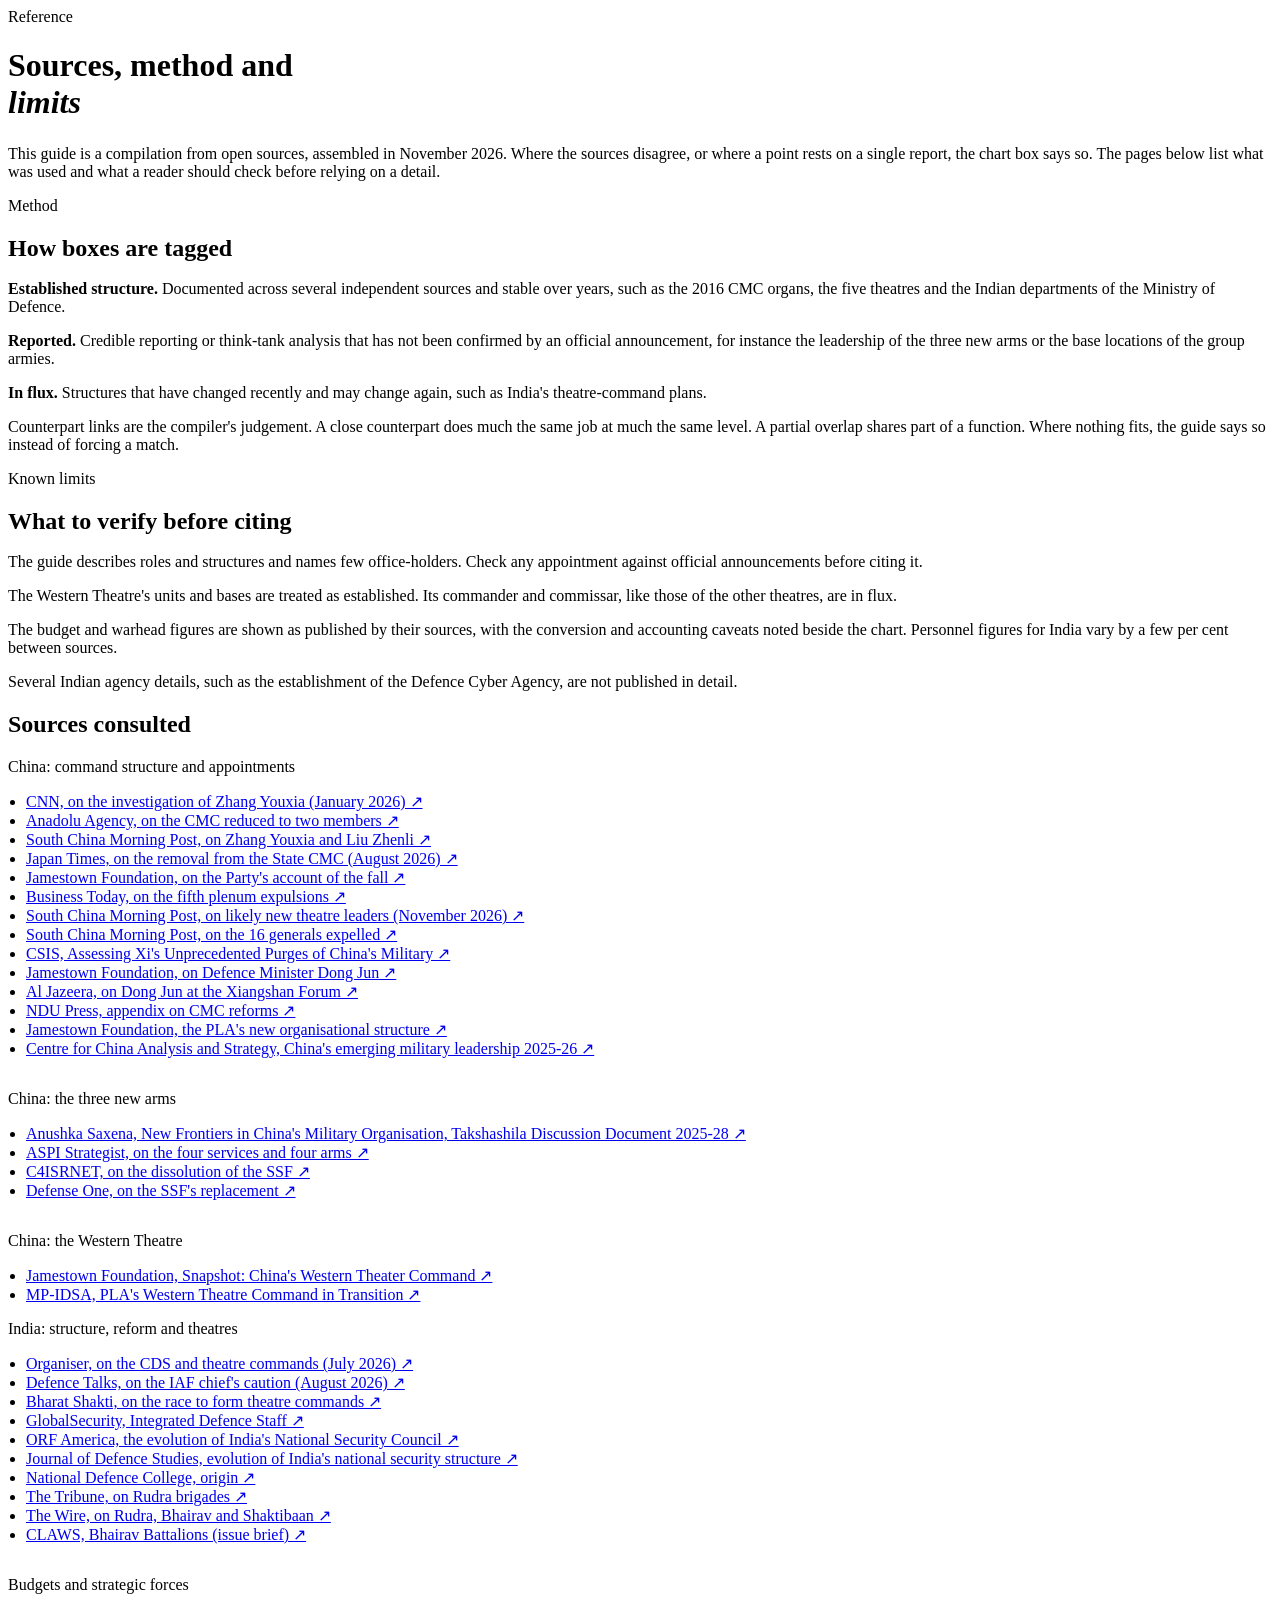
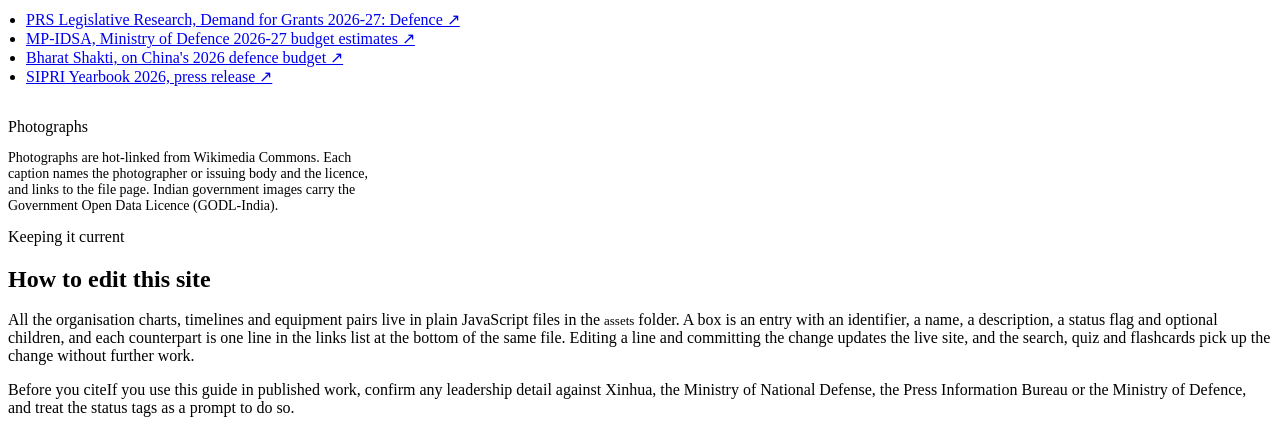
==== sources.html @ 9f40cf08 "Add files via upload" ====
<!doctype html>
<html lang="en-GB">
<head>
<meta charset="utf-8">
<meta name="viewport" content="width=device-width, initial-scale=1">
<title>Sources and Method · Counterparts</title>
<meta name="description" content="Sources, method and limits of this study desk.">
<link rel="preconnect" href="https://fonts.googleapis.com">
<link rel="preconnect" href="https://fonts.gstatic.com" crossorigin>
<link href="https://fonts.googleapis.com/css2?family=Inter:wght@300;400;500;600&family=Roboto+Mono:wght@400&family=Noto+Sans+SC:wght@400&display=swap" rel="stylesheet">
<link rel="stylesheet" href="assets/style.css">
</head>
<body>
<main>
<header class="band"><div class="wrap">
<div class="eyebrow">Reference</div>
<h1 class="h-sec" style="max-width:20ch">Sources, method and <em>limits</em></h1>
<p class="lede" style="margin-top:24px">This guide is a compilation from open sources, assembled in November 2026. Where the sources disagree, or where a point rests on a single report, the chart box says so. The pages below list what was used and what a reader should check before relying on a detail.</p>
</div></header>
<section class="band"><div class="wrap"><div class="split">
<div>
<div class="eyebrow">Method</div>
<h2 class="h-feat" style="margin-bottom:18px">How boxes are tagged</h2>
<div class="prose">
<p><strong>Established structure.</strong> Documented across several independent sources and stable over years, such as the 2016 CMC organs, the five theatres and the Indian departments of the Ministry of Defence.</p>
<p><strong>Reported.</strong> Credible reporting or think-tank analysis that has not been confirmed by an official announcement, for instance the leadership of the three new arms or the base locations of the group armies.</p>
<p><strong>In flux.</strong> Structures that have changed recently and may change again, such as India's theatre-command plans.</p>
<p>Counterpart links are the compiler's judgement. A close counterpart does much the same job at much the same level. A partial overlap shares part of a function. Where nothing fits, the guide says so instead of forcing a match.</p>
</div></div>
<div>
<div class="eyebrow">Known limits</div>
<h2 class="h-feat" style="margin-bottom:18px">What to verify before citing</h2>
<div class="prose">
<p>The guide describes roles and structures and names few office-holders. Check any appointment against official announcements before citing it.</p>
<p>The Western Theatre's units and bases are treated as established. Its commander and commissar, like those of the other theatres, are in flux.</p>
<p>The budget and warhead figures are shown as published by their sources, with the conversion and accounting caveats noted beside the chart. Personnel figures for India vary by a few per cent between sources.</p>
<p>Several Indian agency details, such as the establishment of the Defence Cyber Agency, are not published in detail.</p>
</div></div></div></div></section>

<section class="band deep"><div class="wrap">
<div class="sec-head"><h2 class="h-sec">Sources consulted</h2></div>
<div class="split" style="grid-template-columns:1fr 1fr">
<div><div class="eyebrow">China: command structure and appointments</div><ul class="srcs" style="padding-left:18px"><li><a href="https://www.cnn.com/2026/01/24/china/china-top-general-under-investigation-intl-hnk" target="_blank" rel="noopener">CNN, on the investigation of Zhang Youxia (January 2026) ↗</a></li><li><a href="https://www.aa.com.tr/en/asia-pacific/probe-into-china-s-top-uniformed-soldier-leaves-top-military-body-with-only-2-members/3810996" target="_blank" rel="noopener">Anadolu Agency, on the CMC reduced to two members ↗</a></li><li><a href="https://www.scmp.com/news/china/politics/article/3341098/china-places-top-pla-leaders-zhang-youxia-and-liu-zhenli-under-investigation" target="_blank" rel="noopener">South China Morning Post, on Zhang Youxia and Liu Zhenli ↗</a></li><li><a href="https://www.japantimes.co.jp/news/2026/08/29/asia-pacific/politics/china-top-officers-removed/" target="_blank" rel="noopener">Japan Times, on the removal from the State CMC (August 2026) ↗</a></li><li><a href="https://jamestown.org/party-blames-zhang-youxias-fall-on-disloyalty-factionalism/" target="_blank" rel="noopener">Jamestown Foundation, on the Party's account of the fall ↗</a></li><li><a href="https://www.businesstoday.in/world/story/chinas-communist-party-expels-33-senior-officials-as-xi-jinping-tightens-grip-on-power-564648-2026-10-29" target="_blank" rel="noopener">Business Today, on the fifth plenum expulsions ↗</a></li><li><a href="https://www.scmp.com/news/china/military/article/3373437/chinas-new-pla-theatre-chiefs-identified-anti-corruption-drive-clears-ranks" target="_blank" rel="noopener">South China Morning Post, on likely new theatre leaders (November 2026) ↗</a></li><li><a href="https://www.scmp.com/news/china/military/article/3372704/china-widens-pla-anti-graft-campaign-expelling-corporate-chiefs-16-generals-party" target="_blank" rel="noopener">South China Morning Post, on the 16 generals expelled ↗</a></li><li><a href="https://www.csis.org/analysis/assessing-xis-unprecedented-purges-chinas-military-key-developments-and-potential" target="_blank" rel="noopener">CSIS, Assessing Xi's Unprecedented Purges of China's Military ↗</a></li><li><a href="https://jamestown.org/defense-minister-dong-jun-leading-contender-for-cmc-seat" target="_blank" rel="noopener">Jamestown Foundation, on Defence Minister Dong Jun ↗</a></li><li><a href="https://www.aljazeera.com/news/2026/9/16/chinas-defence-chief-warns-against-coercion-avoids-us-japan-mention" target="_blank" rel="noopener">Al Jazeera, on Dong Jun at the Xiangshan Forum ↗</a></li><li><a href="https://ndupress.ndu.edu/Media/News/News-Article-View/Article/1747327/appendix-central-military-commission-reforms/" target="_blank" rel="noopener">NDU Press, appendix on CMC reforms ↗</a></li><li><a href="https://jamestown.org/the-plas-new-organizational-structure-what-is-known-unknown-and-speculation-part-1/" target="_blank" rel="noopener">Jamestown Foundation, the PLA's new organisational structure ↗</a></li><li><a href="https://ccasindia.org/CCAS-PLA-Bio-2025-26.pdf" target="_blank" rel="noopener">Centre for China Analysis and Strategy, China's emerging military leadership 2025-26 ↗</a></li></ul>
<div class="eyebrow" style="margin-top:32px">China: the three new arms</div><ul class="srcs" style="padding-left:18px"><li><a href="https://takshashila.org.in/content/publications/20251028-china-new-military-forces.html" target="_blank" rel="noopener">Anushka Saxena, New Frontiers in China's Military Organisation, Takshashila Discussion Document 2025-28 ↗</a></li><li><a href="https://www.aspistrategist.org.au/four-services-and-four-arms-lifts-ccp-control-over-information-warfare/" target="_blank" rel="noopener">ASPI Strategist, on the four services and four arms ↗</a></li><li><a href="https://www.c4isrnet.com/global/asia-pacific/2024/04/26/why-china-axed-the-strategic-support-force-and-reshuffled-the-military" target="_blank" rel="noopener">C4ISRNET, on the dissolution of the SSF ↗</a></li><li><a href="https://www.defenseone.com/ideas/2024/04/farewell-chinas-strategic-support-force-lets-meet-its-replacement/396143/" target="_blank" rel="noopener">Defense One, on the SSF's replacement ↗</a></li></ul>
<div class="eyebrow" style="margin-top:32px">China: the Western Theatre</div><ul class="srcs" style="padding-left:18px"><li><a href="https://jamestown.org/program/snapshot-chinas-western-theater-command" target="_blank" rel="noopener">Jamestown Foundation, Snapshot: China's Western Theater Command ↗</a></li><li><a href="https://idsa.in/publisher/issuebrief/plas-western-theatre-command-in-transition" target="_blank" rel="noopener">MP-IDSA, PLA's Western Theatre Command in Transition ↗</a></li></ul></div>
<div><div class="eyebrow">India: structure, reform and theatres</div><ul class="srcs" style="padding-left:18px"><li><a href="https://organiser.org/2026/07/13/369691/bharat/bharats-bold-leap-towards-integrated-theatre-commands-cds-gen-subramani-pushes-historic-military-reform/" target="_blank" rel="noopener">Organiser, on the CDS and theatre commands (July 2026) ↗</a></li><li><a href="https://defencetalks.com/india-theatre-command-debate-iaf-chief-ap-singh/" target="_blank" rel="noopener">Defence Talks, on the IAF chief's caution (August 2026) ↗</a></li><li><a href="https://bharatshakti.in/indian-military-racing-against-time-to-form-theatre-commands/" target="_blank" rel="noopener">Bharat Shakti, on the race to form theatre commands ↗</a></li><li><a href="https://www.globalsecurity.org/military/world/india/ids.htm" target="_blank" rel="noopener">GlobalSecurity, Integrated Defence Staff ↗</a></li><li><a href="https://orfamerica.org/newresearch/the-evolution-and-roles-of-indias-national-security-council" target="_blank" rel="noopener">ORF America, the evolution of India's National Security Council ↗</a></li><li><a href="https://www.idsa.in/system/files/jds/13-3-2019-evolution-of-india-national-security.pdf" target="_blank" rel="noopener">Journal of Defence Studies, evolution of India's national security structure ↗</a></li><li><a href="https://ndc.nic.in/About/about-ndc/ndc-origin" target="_blank" rel="noopener">National Defence College, origin ↗</a></li><li><a href="https://www.tribuneindia.com/news/india/rudra-to-power-up-brigades-for-future-wars" target="_blank" rel="noopener">The Tribune, on Rudra brigades ↗</a></li><li><a href="https://thewire.in/security/rudra-bhairav-shaktibaan-armys-mythology-infused-brigades" target="_blank" rel="noopener">The Wire, on Rudra, Bhairav and Shaktibaan ↗</a></li><li><a href="https://claws.co.in/wp-content/uploads/2026/07/IB-529_Bhairav-Battalions-The-Indian-Armys-Force-Re-Structuring.pdf" target="_blank" rel="noopener">CLAWS, Bhairav Battalions (issue brief) ↗</a></li></ul>
<div class="eyebrow" style="margin-top:32px">Budgets and strategic forces</div><ul class="srcs" style="padding-left:18px"><li><a href="https://prsindia.org/budgets/parliament/demand-for-grants-2026-27-analysis-defence" target="_blank" rel="noopener">PRS Legislative Research, Demand for Grants 2026-27: Defence ↗</a></li><li><a href="https://idsa.in/publisher/issuebrief/ministry-of-defence-2026-27-budget-estimates-an-analysis" target="_blank" rel="noopener">MP-IDSA, Ministry of Defence 2026-27 budget estimates ↗</a></li><li><a href="https://bharatshakti.in/china-raises-defence-budget-by-7-keeps-focus-on-military-modernisation/" target="_blank" rel="noopener">Bharat Shakti, on China's 2026 defence budget ↗</a></li><li><a href="https://www.sipri.org/media/press-release/2026/increasing-focus-nuclear-weapons-amid-heightened-escalation-risks-new-sipri-yearbook-out-now" target="_blank" rel="noopener">SIPRI Yearbook 2026, press release ↗</a></li></ul>
<div class="eyebrow" style="margin-top:32px">Photographs</div>
<p style="color:var(--ink-70);font-size:14px;max-width:52ch">Photographs are hot-linked from Wikimedia Commons. Each caption names the photographer or issuing body and the licence, and links to the file page. Indian government images carry the Government Open Data Licence (GODL-India).</p>
</div></div></div></section>

<section class="band"><div class="wrap"><div class="split"><div>
<div class="eyebrow">Keeping it current</div>
<h2 class="h-feat" style="margin-bottom:18px">How to edit this site</h2>
<div class="prose"><p>All the organisation charts, timelines and equipment pairs live in plain JavaScript files in the <span class="mono" style="font-size:13px">assets</span> folder. A box is an entry with an identifier, a name, a description, a status flag and optional children, and each counterpart is one line in the links list at the bottom of the same file. Editing a line and committing the change updates the live site, and the search, quiz and flashcards pick up the change without further work.</p></div></div>
<div><div class="notice"><span class="meta">Before you cite</span>If you use this guide in published work, confirm any leadership detail against Xinhua, the Ministry of National Defense, the Press Information Bureau or the Ministry of Defence, and treat the status tags as a prompt to do so.</div></div></div></div></section>

</main>
<script src="assets/app.js"></script>

<script>

</script>
</body>
</html>
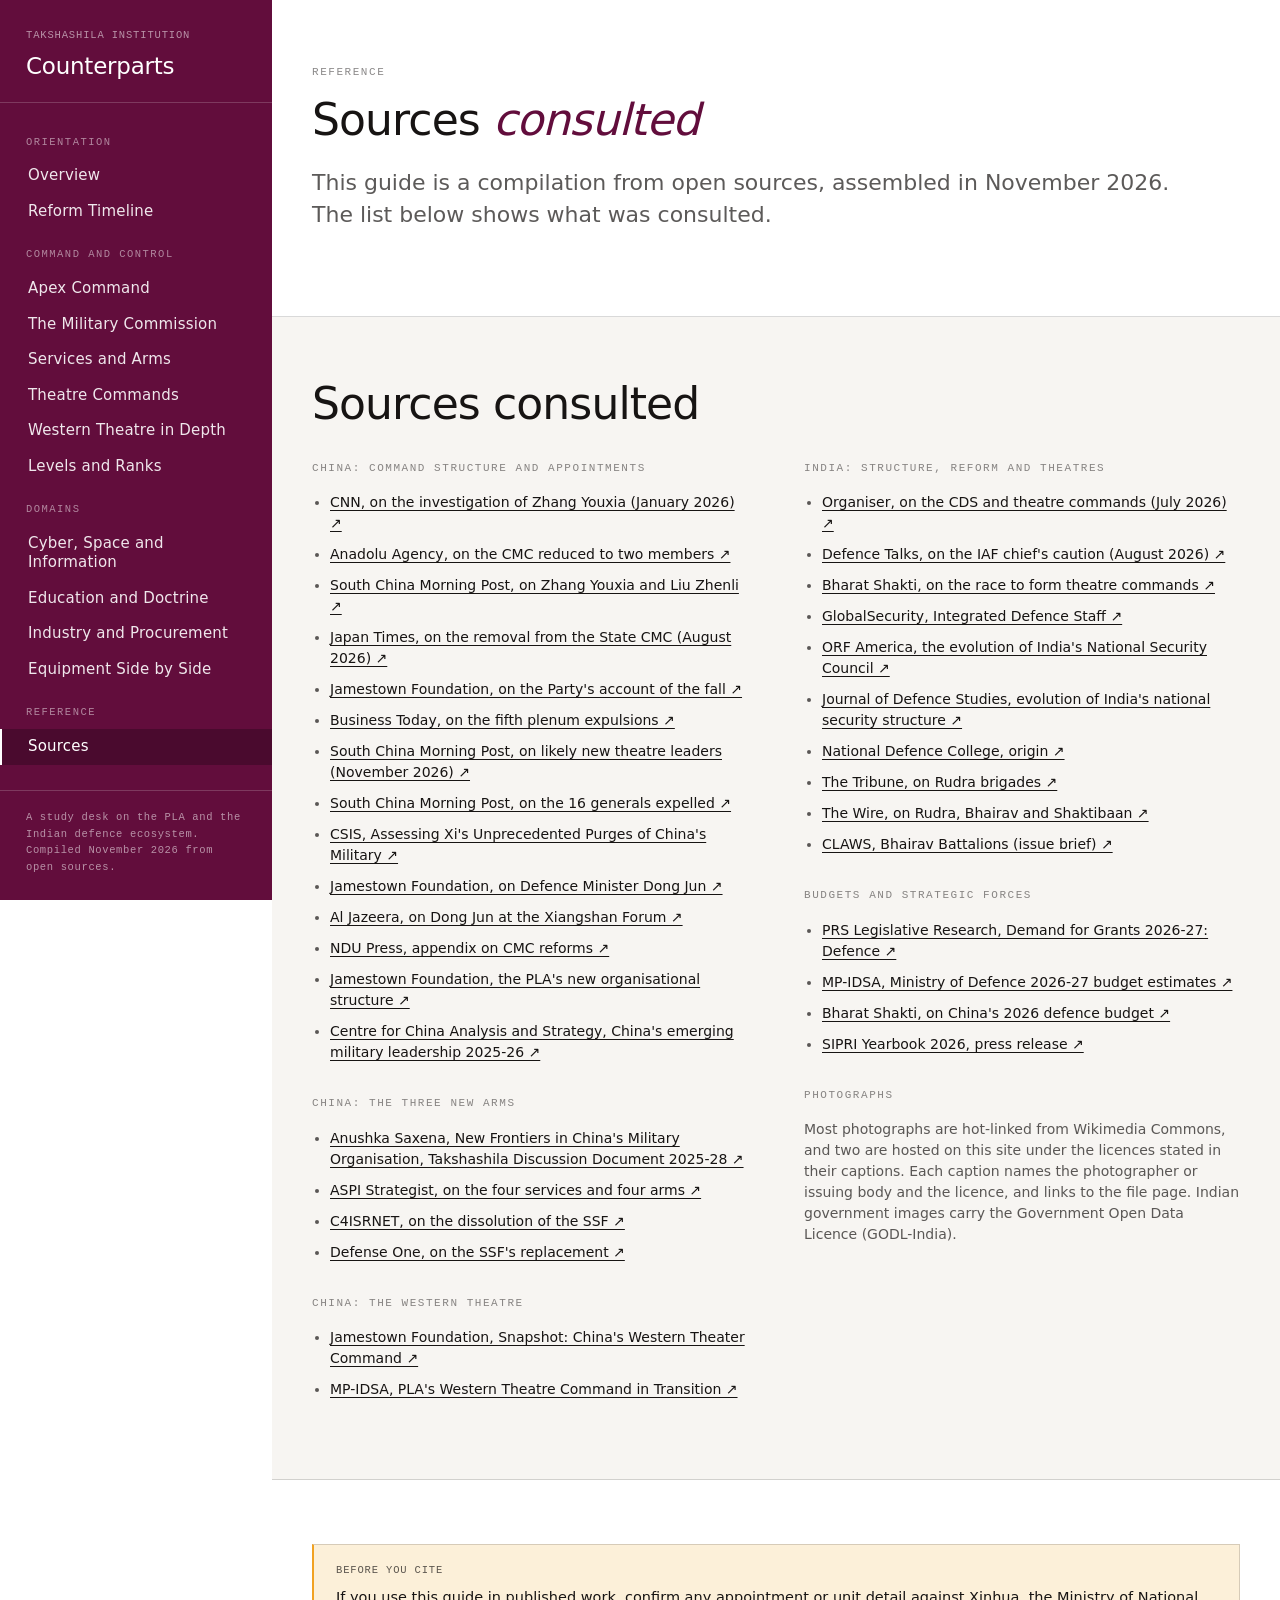
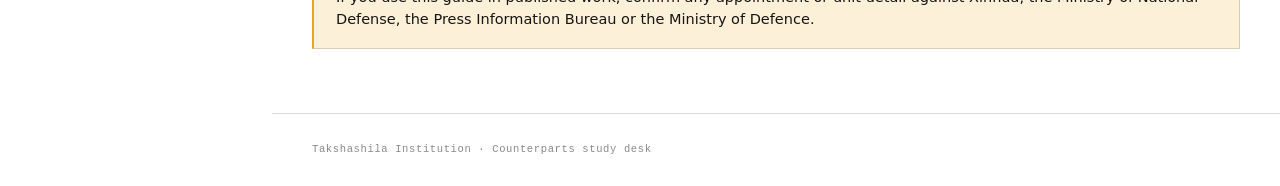
==== commit 9abdbd72: "Add files via upload" ====
--- a/sources.html
+++ b/sources.html
@@ -14,29 +14,9 @@
 <main>
 <header class="band"><div class="wrap">
 <div class="eyebrow">Reference</div>
-<h1 class="h-sec" style="max-width:20ch">Sources, method and <em>limits</em></h1>
-<p class="lede" style="margin-top:24px">This guide is a compilation from open sources, assembled in November 2026. Where the sources disagree, or where a point rests on a single report, the chart box says so. The pages below list what was used and what a reader should check before relying on a detail.</p>
+<h1 class="h-sec" style="max-width:20ch">Sources <em>consulted</em></h1>
+<p class="lede" style="margin-top:24px">This guide is a compilation from open sources, assembled in November 2026. The list below shows what was consulted.</p>
 </div></header>
-<section class="band"><div class="wrap"><div class="split">
-<div>
-<div class="eyebrow">Method</div>
-<h2 class="h-feat" style="margin-bottom:18px">How boxes are tagged</h2>
-<div class="prose">
-<p><strong>Established structure.</strong> Documented across several independent sources and stable over years, such as the 2016 CMC organs, the five theatres and the Indian departments of the Ministry of Defence.</p>
-<p><strong>Reported.</strong> Credible reporting or think-tank analysis that has not been confirmed by an official announcement, for instance the leadership of the three new arms or the base locations of the group armies.</p>
-<p><strong>In flux.</strong> Structures that have changed recently and may change again, such as India's theatre-command plans.</p>
-<p>Counterpart links are the compiler's judgement. A close counterpart does much the same job at much the same level. A partial overlap shares part of a function. Where nothing fits, the guide says so instead of forcing a match.</p>
-</div></div>
-<div>
-<div class="eyebrow">Known limits</div>
-<h2 class="h-feat" style="margin-bottom:18px">What to verify before citing</h2>
-<div class="prose">
-<p>The guide describes roles and structures and names few office-holders. Check any appointment against official announcements before citing it.</p>
-<p>The Western Theatre's units and bases are treated as established. Its commander and commissar, like those of the other theatres, are in flux.</p>
-<p>The budget and warhead figures are shown as published by their sources, with the conversion and accounting caveats noted beside the chart. Personnel figures for India vary by a few per cent between sources.</p>
-<p>Several Indian agency details, such as the establishment of the Defence Cyber Agency, are not published in detail.</p>
-</div></div></div></div></section>
-
 <section class="band deep"><div class="wrap">
 <div class="sec-head"><h2 class="h-sec">Sources consulted</h2></div>
 <div class="split" style="grid-template-columns:1fr 1fr">
@@ -46,14 +26,10 @@
 <div><div class="eyebrow">India: structure, reform and theatres</div><ul class="srcs" style="padding-left:18px"><li><a href="https://organiser.org/2026/07/13/369691/bharat/bharats-bold-leap-towards-integrated-theatre-commands-cds-gen-subramani-pushes-historic-military-reform/" target="_blank" rel="noopener">Organiser, on the CDS and theatre commands (July 2026) ↗</a></li><li><a href="https://defencetalks.com/india-theatre-command-debate-iaf-chief-ap-singh/" target="_blank" rel="noopener">Defence Talks, on the IAF chief's caution (August 2026) ↗</a></li><li><a href="https://bharatshakti.in/indian-military-racing-against-time-to-form-theatre-commands/" target="_blank" rel="noopener">Bharat Shakti, on the race to form theatre commands ↗</a></li><li><a href="https://www.globalsecurity.org/military/world/india/ids.htm" target="_blank" rel="noopener">GlobalSecurity, Integrated Defence Staff ↗</a></li><li><a href="https://orfamerica.org/newresearch/the-evolution-and-roles-of-indias-national-security-council" target="_blank" rel="noopener">ORF America, the evolution of India's National Security Council ↗</a></li><li><a href="https://www.idsa.in/system/files/jds/13-3-2019-evolution-of-india-national-security.pdf" target="_blank" rel="noopener">Journal of Defence Studies, evolution of India's national security structure ↗</a></li><li><a href="https://ndc.nic.in/About/about-ndc/ndc-origin" target="_blank" rel="noopener">National Defence College, origin ↗</a></li><li><a href="https://www.tribuneindia.com/news/india/rudra-to-power-up-brigades-for-future-wars" target="_blank" rel="noopener">The Tribune, on Rudra brigades ↗</a></li><li><a href="https://thewire.in/security/rudra-bhairav-shaktibaan-armys-mythology-infused-brigades" target="_blank" rel="noopener">The Wire, on Rudra, Bhairav and Shaktibaan ↗</a></li><li><a href="https://claws.co.in/wp-content/uploads/2026/07/IB-529_Bhairav-Battalions-The-Indian-Armys-Force-Re-Structuring.pdf" target="_blank" rel="noopener">CLAWS, Bhairav Battalions (issue brief) ↗</a></li></ul>
 <div class="eyebrow" style="margin-top:32px">Budgets and strategic forces</div><ul class="srcs" style="padding-left:18px"><li><a href="https://prsindia.org/budgets/parliament/demand-for-grants-2026-27-analysis-defence" target="_blank" rel="noopener">PRS Legislative Research, Demand for Grants 2026-27: Defence ↗</a></li><li><a href="https://idsa.in/publisher/issuebrief/ministry-of-defence-2026-27-budget-estimates-an-analysis" target="_blank" rel="noopener">MP-IDSA, Ministry of Defence 2026-27 budget estimates ↗</a></li><li><a href="https://bharatshakti.in/china-raises-defence-budget-by-7-keeps-focus-on-military-modernisation/" target="_blank" rel="noopener">Bharat Shakti, on China's 2026 defence budget ↗</a></li><li><a href="https://www.sipri.org/media/press-release/2026/increasing-focus-nuclear-weapons-amid-heightened-escalation-risks-new-sipri-yearbook-out-now" target="_blank" rel="noopener">SIPRI Yearbook 2026, press release ↗</a></li></ul>
 <div class="eyebrow" style="margin-top:32px">Photographs</div>
-<p style="color:var(--ink-70);font-size:14px;max-width:52ch">Photographs are hot-linked from Wikimedia Commons. Each caption names the photographer or issuing body and the licence, and links to the file page. Indian government images carry the Government Open Data Licence (GODL-India).</p>
+<p style="color:var(--ink-70);font-size:14px;max-width:52ch">Most photographs are hot-linked from Wikimedia Commons, and two are hosted on this site under the licences stated in their captions. Each caption names the photographer or issuing body and the licence, and links to the file page. Indian government images carry the Government Open Data Licence (GODL-India).</p>
 </div></div></div></section>
 
-<section class="band"><div class="wrap"><div class="split"><div>
-<div class="eyebrow">Keeping it current</div>
-<h2 class="h-feat" style="margin-bottom:18px">How to edit this site</h2>
-<div class="prose"><p>All the organisation charts, timelines and equipment pairs live in plain JavaScript files in the <span class="mono" style="font-size:13px">assets</span> folder. A box is an entry with an identifier, a name, a description, a status flag and optional children, and each counterpart is one line in the links list at the bottom of the same file. Editing a line and committing the change updates the live site, and the search, quiz and flashcards pick up the change without further work.</p></div></div>
-<div><div class="notice"><span class="meta">Before you cite</span>If you use this guide in published work, confirm any leadership detail against Xinhua, the Ministry of National Defense, the Press Information Bureau or the Ministry of Defence, and treat the status tags as a prompt to do so.</div></div></div></div></section>
+<section class="band"><div class="wrap"><div class="notice"><span class="meta">Before you cite</span>If you use this guide in published work, confirm any appointment or unit detail against Xinhua, the Ministry of National Defense, the Press Information Bureau or the Ministry of Defence.</div></div></section>
 
 </main>
 <script src="assets/app.js"></script>
--- a/assets/style.css
+++ b/assets/style.css
@@ -0,0 +1,383 @@
+/* Counterparts: PLA and Indian defence study desk
+   Visual system follows the Takshashila design language:
+   wine + marigold, warm paper, hairline rules, no radius, no shadow. */
+
+:root {
+  --wine: #620d3c;
+  --wine-dark: #4a0a2e;
+  --wine-soft: #f5e6ec;
+  --gold: #f1a222;
+  --gold-soft: #fcf0d9;
+
+  --paper: #ffffff;
+  --deep: #f7f5f2;
+  --ink: #171413;
+  --ink-70: rgba(23, 20, 19, 0.70);
+  --ink-50: rgba(23, 20, 19, 0.50);
+  --ink-20: rgba(23, 20, 19, 0.16);
+  --ink-10: rgba(23, 20, 19, 0.08);
+
+  --cat-1: #620d3c;
+  --cat-2: #f1a222;
+  --cat-3: #2f6b6b;
+  --cat-4: #b8809f;
+  --positive: #2f6b4a;
+  --negative: #a3282d;
+
+  --sans: Inter, -apple-system, BlinkMacSystemFont, system-ui, "PingFang SC", "Noto Sans SC", "Microsoft YaHei", sans-serif;
+  --mono: "Roboto Mono", ui-monospace, SFMono-Regular, Menlo, monospace;
+
+  --max: 1240px;
+  --pad-x: 40px;
+  --side: 272px;
+  --rule: 1px solid var(--ink-20);
+}
+
+@media (max-width: 960px) { :root { --pad-x: 24px; } }
+@media (max-width: 560px) { :root { --pad-x: 18px; } }
+
+* { box-sizing: border-box; }
+html { scroll-behavior: smooth; }
+body {
+  margin: 0;
+  font-family: var(--sans);
+  font-size: 15px;
+  line-height: 1.5;
+  color: var(--ink);
+  background: var(--paper);
+  font-variant-numeric: tabular-nums lining-nums;
+  -webkit-font-smoothing: antialiased;
+}
+h1, h2, h3, h4 { font-weight: 400; margin: 0; text-wrap: balance; }
+p { margin: 0 0 1em; text-wrap: pretty; }
+a { color: inherit; }
+img { max-width: 100%; display: block; }
+button { font: inherit; color: inherit; cursor: pointer; }
+em.w, h1 em, h2 em, h3 em { font-style: italic; color: var(--wine); }
+:focus-visible { outline: 2px solid var(--wine); outline-offset: 2px; }
+.zh { font-family: "PingFang SC", "Noto Sans SC", "Microsoft YaHei", var(--sans); }
+
+/* ---------- shell ---------- */
+.side {
+  position: fixed; inset: 0 auto 0 0; width: var(--side);
+  background: var(--wine); color: #fff; overflow-y: auto;
+  display: flex; flex-direction: column; z-index: 20;
+}
+.brand { display: block; padding: 28px 26px 22px; text-decoration: none; border-bottom: 1px solid rgba(255,255,255,0.18); }
+.brand .mono { display: block; margin-bottom: 10px; color: rgba(255,255,255,0.55); }
+.brand strong { display: block; font-weight: 400; font-size: 23px; line-height: 1.12; letter-spacing: -0.01em; }
+.menu-btn { display: none; }
+.nav { padding: 14px 0 20px; flex: 1; }
+.nav .grp { font-family: var(--mono); font-size: 10.5px; letter-spacing: 0.14em; text-transform: uppercase; color: rgba(255,255,255,0.5); padding: 18px 26px 8px; }
+.nav a {
+  display: block; padding: 8px 26px; font-family: var(--sans); font-size: 15px; font-weight: 400;
+  line-height: 1.3; letter-spacing: 0.2px; text-transform: none; text-decoration: none;
+  color: rgba(255,255,255,0.9); border-left: 2px solid transparent; transition: background .15s ease;
+}
+.nav a:hover { background: var(--wine-dark); color: #fff; }
+.nav a[aria-current="page"] { background: var(--wine-dark); color: #fff; border-left-color: #fff; }
+.side-foot { padding: 18px 26px 24px; border-top: 1px solid rgba(255,255,255,0.18); font-family: var(--mono); font-size: 10.5px; letter-spacing: 0.06em; color: rgba(255,255,255,0.55); line-height: 1.6; }
+
+main { margin-left: var(--side); min-width: 0; }
+.wrap { max-width: var(--max); margin: 0 auto; }
+.band { padding: 64px var(--pad-x); border-bottom: var(--rule); }
+.band.deep { background: var(--deep); }
+.band.ink { background: var(--ink); color: rgba(255,255,255,0.85); border-bottom-color: rgba(255,255,255,0.18); }
+.band.wine { background: var(--wine); color: rgba(255,255,255,0.85); border-bottom-color: rgba(255,255,255,0.18); }
+.band.tight { padding-top: 40px; padding-bottom: 40px; }
+@media (max-width: 560px) { .band { padding-top: 44px; padding-bottom: 44px; } }
+
+.mono, .eyebrow, .meta { font-family: var(--mono); font-weight: 400; }
+.eyebrow { font-size: 11px; letter-spacing: 0.14em; text-transform: uppercase; color: var(--ink-50); margin-bottom: 16px; }
+.ink .eyebrow, .wine .eyebrow { color: rgba(255,255,255,0.55); }
+.meta { font-size: 10.5px; letter-spacing: 0.08em; text-transform: uppercase; color: var(--ink-50); }
+
+.display { font-size: 72px; line-height: 0.98; letter-spacing: -0.025em; }
+.h-page { font-size: 40px; line-height: 1.2; letter-spacing: -0.02em; }
+.h-sec { font-size: 44px; line-height: 1.05; letter-spacing: -0.02em; }
+.h-feat { font-size: 28px; line-height: 1.15; letter-spacing: -0.01em; font-weight: 500; }
+.h-card { font-size: 21px; line-height: 1.2; letter-spacing: -0.005em; font-weight: 500; }
+.lede { font-size: 22px; font-weight: 300; line-height: 1.45; color: var(--ink-70); max-width: 62ch; }
+.ink .lede, .wine .lede { color: rgba(255,255,255,0.85); }
+@media (max-width: 960px) { .display { font-size: 48px; } }
+@media (max-width: 560px) { .display { font-size: 44px; } .h-sec { font-size: 32px; } .lede { font-size: 18px; } .h-page { font-size: 32px; } }
+
+.prose { max-width: 68ch; color: var(--ink-70); }
+.prose p { margin-bottom: 1.1em; }
+.prose strong { color: var(--ink); font-weight: 500; }
+.sec-head { display: flex; justify-content: space-between; align-items: baseline; gap: 24px; margin-bottom: 32px; flex-wrap: wrap; }
+.sec-head .sub { max-width: 60ch; color: var(--ink-70); margin-top: 14px; }
+.link-cta { font-family: var(--mono); font-size: 12px; letter-spacing: 0.1em; text-transform: uppercase; text-decoration: none; border-bottom: 1px solid currentColor; padding-bottom: 2px; }
+.link-cta:hover { color: var(--wine); }
+
+/* ---------- grids ---------- */
+.split { display: grid; grid-template-columns: 7fr 5fr; gap: 56px; align-items: start; }
+.split.rev { grid-template-columns: 5fr 7fr; }
+@media (max-width: 960px) { .split, .split.rev { grid-template-columns: 1fr; gap: 32px; } }
+
+.rgrid { display: grid; border-top: var(--rule); border-left: var(--rule); }
+.rgrid > * { border-right: var(--rule); border-bottom: var(--rule); padding: 28px 30px; background: var(--paper); transition: background .15s ease; }
+.rgrid.c2 { grid-template-columns: repeat(2, 1fr); }
+.rgrid.c3 { grid-template-columns: repeat(3, 1fr); }
+.rgrid.c4 { grid-template-columns: repeat(4, 1fr); }
+a.cell, button.cell { text-decoration: none; text-align: left; display: block; border-top: 0; border-left: 0; }
+.rgrid > a:hover, .rgrid > button:hover, .card:hover { background: var(--deep); }
+@media (max-width: 960px) { .rgrid.c4 { grid-template-columns: repeat(2, 1fr); } .rgrid.c3 { grid-template-columns: repeat(2, 1fr); } }
+@media (max-width: 560px) { .rgrid.c4, .rgrid.c3, .rgrid.c2 { grid-template-columns: 1fr; } .rgrid > * { padding: 22px 20px; } }
+
+.cards { display: grid; gap: 20px; grid-template-columns: repeat(auto-fill, minmax(290px, 1fr)); }
+.card { border: var(--rule); background: var(--paper); padding: 28px 30px; transition: background .15s ease; display: block; text-decoration: none; text-align: left; }
+.card .meta { margin-bottom: 14px; display: block; }
+.card p { color: var(--ink-70); font-size: 14.5px; line-height: 1.6; margin: 10px 0 0; }
+.card .foot { margin-top: 18px; padding-top: 12px; border-top: var(--rule); font-family: var(--mono); font-size: 10.5px; letter-spacing: 0.08em; text-transform: uppercase; color: var(--ink-50); display: flex; justify-content: space-between; gap: 12px; }
+@media (max-width: 560px) { .card { padding: 22px 20px; } }
+
+.kpi .fig { font-size: 44px; line-height: 1; letter-spacing: -0.02em; font-weight: 400; }
+.kpi .lab { font-family: var(--mono); font-size: 11px; letter-spacing: 0.08em; text-transform: uppercase; color: var(--ink-50); margin-top: 12px; }
+.kpi .vs { font-size: 14px; color: var(--ink-70); margin-top: 6px; }
+.ink .kpi .fig, .wine .kpi .fig { color: var(--gold); }
+
+/* ---------- tags, buttons, tables ---------- */
+.tag { display: inline-block; font-family: var(--mono); font-size: 10px; letter-spacing: 0.1em; text-transform: uppercase; padding: 4px 10px; border: var(--rule); background: transparent; color: var(--ink); }
+.tag.wine { background: var(--wine); color: #fff; border-color: var(--wine); }
+.tag.gold { background: var(--gold); color: var(--ink); border-color: var(--gold); font-weight: 600; }
+.btn { font-family: var(--mono); font-size: 12px; letter-spacing: 0.1em; text-transform: uppercase; padding: 14px 28px; border: none; background: var(--wine); color: #fff; cursor: pointer; text-decoration: none; display: inline-block; }
+.btn:hover { background: var(--wine-dark); }
+.btn.ghost { background: transparent; color: var(--ink); border: var(--rule); }
+.btn.ghost:hover { background: var(--deep); }
+.btn.sm { padding: 9px 16px; font-size: 11px; }
+.btn.gold { background: var(--gold); color: var(--ink); font-weight: 600; }
+.btn[aria-pressed="true"], .btn.on { background: var(--wine); color: #fff; border-color: var(--wine); }
+
+.rows { border-top: 2px solid var(--ink); }
+.rows > * { display: grid; grid-template-columns: 1fr auto; gap: 20px; align-items: baseline; padding: 14px 0; border-bottom: var(--rule); }
+
+.deftable { display: grid; grid-template-columns: 150px 1fr; gap: 10px 20px; margin: 0; }
+.deftable dt { font-family: var(--mono); font-size: 10.5px; letter-spacing: 0.08em; text-transform: uppercase; color: var(--ink-50); padding-top: 3px; }
+.deftable dd { margin: 0; }
+
+table.data { border-collapse: collapse; width: 100%; font-variant-numeric: tabular-nums; }
+table.data th { font-family: var(--mono); font-size: 10.5px; text-transform: uppercase; letter-spacing: 0.08em; color: var(--ink-50); font-weight: 400; text-align: left; border-bottom: var(--rule); padding: 10px 14px 10px 0; }
+table.data td { font-size: 14px; border-bottom: var(--rule); padding: 12px 14px 12px 0; vertical-align: top; }
+table.data td.num, table.data th.num { text-align: right; }
+.scroll-x { overflow-x: auto; }
+
+.aside { border-left: 2px solid var(--wine); padding: 4px 0 4px 28px; color: var(--ink-70); max-width: 64ch; }
+.aside strong { color: var(--ink); font-weight: 500; }
+.notice { border: var(--rule); border-left: 2px solid var(--gold); background: var(--gold-soft); padding: 18px 22px; font-size: 14.5px; color: var(--ink); }
+.notice .meta { display: block; margin-bottom: 8px; color: var(--ink-70); }
+
+.stripe { background: repeating-linear-gradient(135deg, rgba(23,20,19,0.04) 0 8px, rgba(23,20,19,0.09) 8px 16px); position: relative; min-height: 180px; }
+.stripe::after { content: attr(data-cap); position: absolute; left: 12px; bottom: 10px; font-family: var(--mono); font-size: 10.5px; letter-spacing: 0.08em; text-transform: uppercase; color: var(--ink-50); }
+
+/* ---------- figures / photos ---------- */
+.photo { margin: 0; position: relative; }
+.photo .frame { aspect-ratio: 3 / 2; overflow: hidden; background: var(--deep); position: relative; cursor: zoom-in; }
+.photo img { width: 100%; height: 100%; object-fit: cover; }
+.photo figcaption { font-family: var(--mono); font-size: 10px; letter-spacing: 0.06em; color: var(--ink-50); padding-top: 8px; line-height: 1.5; }
+.photo figcaption a { text-decoration: underline; }
+.photo.wide .frame { aspect-ratio: 16 / 9; }
+.photo.tall .frame { aspect-ratio: 4 / 5; }
+dialog.lb { border: 1px solid var(--ink-20); padding: 0; max-width: min(1100px, 94vw); background: var(--paper); }
+dialog.lb::backdrop { background: rgba(23,20,19,0.72); }
+dialog.lb img { max-height: 78vh; width: auto; margin: 0 auto; }
+dialog.lb .cap { padding: 14px 20px; font-family: var(--mono); font-size: 11px; color: var(--ink-70); display: flex; justify-content: space-between; gap: 16px; align-items: center; }
+
+/* ---------- carousel ---------- */
+.carousel { border: var(--rule); background: var(--paper); }
+.car-view { overflow: hidden; }
+.car-track { display: flex; transition: transform .35s ease; }
+.car-slide { flex: 0 0 100%; display: grid; grid-template-columns: 5fr 7fr; min-height: 380px; }
+.car-slide .txt { padding: 40px 44px; display: flex; flex-direction: column; justify-content: center; border-right: var(--rule); }
+.car-slide .txt h3 { font-size: 30px; line-height: 1.12; letter-spacing: -0.01em; font-weight: 500; margin-bottom: 14px; }
+.car-slide .txt p { color: var(--ink-70); }
+.car-slide .pic { position: relative; background: var(--deep); min-height: 260px; }
+.car-slide .pic img { position: absolute; inset: 0; width: 100%; height: 100%; object-fit: cover; }
+.car-slide .pic .cap { position: absolute; left: 0; bottom: 0; right: 0; padding: 8px 12px; font-family: var(--mono); font-size: 10px; letter-spacing: 0.05em; color: #fff; background: rgba(23,20,19,0.62); }
+.car-slide .pic .cap a { color: #fff; }
+.car-ctl { display: flex; justify-content: space-between; align-items: center; border-top: var(--rule); padding: 0 0 0 20px; }
+.car-dots { display: flex; gap: 8px; }
+.car-dots button { width: 22px; height: 6px; border: 0; padding: 0; background: var(--ink-20); }
+.car-dots button[aria-current="true"] { background: var(--wine); }
+.car-ctl .arrows { display: flex; }
+.car-ctl .arrows button { width: 56px; height: 52px; border: 0; border-left: var(--rule); background: transparent; font-family: var(--mono); font-size: 16px; }
+.car-ctl .arrows button:hover { background: var(--deep); }
+@media (max-width: 800px) { .car-slide { grid-template-columns: 1fr; } .car-slide .txt { border-right: 0; border-bottom: var(--rule); padding: 28px 22px; } .car-slide .pic { min-height: 220px; } }
+
+/* ---------- tabs ---------- */
+.tabs-bar { display: flex; flex-wrap: wrap; border-bottom: var(--rule); gap: 0; margin-bottom: 28px; }
+.tabs-bar button { background: transparent; border: 0; border-bottom: 2px solid transparent; padding: 12px 20px 12px 0; margin-right: 20px; font-size: 15px; color: var(--ink-70); margin-bottom: -1px; }
+.tabs-bar button[aria-selected="true"] { color: var(--ink); border-bottom-color: var(--wine); }
+.tabs-bar button:hover { color: var(--wine); }
+
+/* ---------- paired tree ---------- */
+.pt-tools { display: flex; flex-wrap: wrap; gap: 12px; align-items: center; margin-bottom: 20px; }
+.pt-tools input[type="search"] { font-family: var(--sans); font-size: 14px; padding: 10px 14px; border: var(--rule); background: var(--paper); min-width: 260px; flex: 1 1 260px; max-width: 420px; border-radius: 0; }
+.pt-legend { display: flex; gap: 20px; flex-wrap: wrap; font-family: var(--mono); font-size: 10.5px; letter-spacing: 0.06em; text-transform: uppercase; color: var(--ink-50); margin-left: auto; }
+.pt-cols { display: grid; grid-template-columns: 1fr 1fr; border: var(--rule); }
+.pt-col { min-width: 0; }
+.pt-col + .pt-col { border-left: var(--rule); }
+.pt-head { padding: 18px 22px 14px; border-bottom: 2px solid var(--ink); position: sticky; top: 0; background: var(--paper); z-index: 2; }
+.pt-head h3 { font-size: 20px; font-weight: 500; letter-spacing: -0.005em; }
+.pt-head .meta { display: block; margin-top: 4px; }
+.pt-scroll { max-height: 640px; overflow: auto; padding: 8px 0 16px; }
+.pt ul { list-style: none; margin: 0; padding: 0; }
+.pt ul ul { margin-left: 19px; border-left: 1px solid var(--ink-20); }
+.pt li[hidden] { display: none; }
+.pt .row { display: flex; align-items: stretch; }
+.pt .tg { width: 28px; flex: 0 0 28px; align-self: flex-start; padding: 8px 0; border: 0; background: transparent; font-family: var(--mono); font-size: 13px; color: var(--ink-50); }
+.pt .tg:hover { color: var(--wine); }
+.pt .tg.empty { visibility: hidden; }
+.pt .nd { flex: 1; min-width: 0; display: grid; grid-template-columns: auto 1fr auto; gap: 10px; align-items: baseline; text-align: left; padding: 8px 14px 8px 4px; border: 0; border-left: 2px solid transparent; background: transparent; transition: background .15s ease; }
+.pt .nd:hover { background: var(--deep); }
+.pt .nd .code { font-family: var(--mono); font-size: 10.5px; letter-spacing: 0.06em; color: var(--wine); white-space: nowrap; }
+.pt .nd .nm { font-size: 14px; line-height: 1.3; }
+.pt .nd .nm .zh { display: block; font-size: 12px; color: var(--ink-50); margin-top: 1px; }
+.pt .nd .mk { font-family: var(--mono); font-size: 12px; color: var(--wine); min-width: 14px; text-align: right; }
+.pt .nd.sel { background: var(--wine-soft); border-left-color: var(--wine); }
+.pt .nd.cp { background: var(--gold-soft); border-left-color: var(--gold); }
+.pt .nd.sel:hover, .pt .nd.cp:hover { filter: brightness(0.98); }
+.pt-detail { margin-top: 28px; border-top: 2px solid var(--ink); display: grid; grid-template-columns: 7fr 5fr; gap: 0; }
+.pt-detail > div { padding: 28px 32px 28px 0; min-width: 0; }
+.pt-detail > div + div { padding: 28px 0 28px 32px; border-left: var(--rule); }
+.pt-detail h3 { font-size: 28px; line-height: 1.12; letter-spacing: -0.01em; font-weight: 500; margin: 6px 0 4px; }
+.pt-detail .zhline { color: var(--ink-50); font-size: 15px; margin-bottom: 16px; }
+.pt-detail .desc { color: var(--ink-70); max-width: 62ch; }
+.pt-detail .chips { display: flex; flex-wrap: wrap; gap: 8px; margin-top: 16px; }
+.pt-detail .chips button { font-family: var(--sans); font-size: 12.5px; padding: 5px 10px; border: var(--rule); background: transparent; }
+.pt-detail .chips button:hover { background: var(--deep); }
+.cpcard { border: var(--rule); padding: 16px 18px; margin-top: 12px; background: var(--paper); text-align: left; width: 100%; display: block; transition: background .15s ease; }
+.cpcard:hover { background: var(--deep); }
+.cpcard .meta { display: block; margin-bottom: 6px; }
+.cpcard .t { font-weight: 500; font-size: 16px; }
+.cpcard p { margin: 8px 0 0; font-size: 13.5px; color: var(--ink-70); line-height: 1.55; }
+.none-card { border: 1px dashed var(--ink-20); padding: 16px 18px; margin-top: 12px; color: var(--ink-70); font-size: 14px; }
+@media (max-width: 960px) {
+  .pt-cols { grid-template-columns: 1fr; }
+  .pt-col + .pt-col { border-left: 0; border-top: var(--rule); }
+  .pt-detail { grid-template-columns: 1fr; }
+  .pt-detail > div, .pt-detail > div + div { padding: 24px 0; border-left: 0; }
+  .pt-detail > div + div { border-top: var(--rule); }
+  .pt-scroll { max-height: 460px; }
+  .pt-legend { margin-left: 0; }
+}
+
+/* ---------- charts ---------- */
+.chart { margin: 0; }
+.chart .ctitle { font-size: 20px; font-weight: 500; margin-bottom: 4px; }
+.bars { margin-top: 26px; position: relative; }
+.bar-row { display: grid; grid-template-columns: 70px 1fr; gap: 14px; align-items: center; margin-bottom: 14px; }
+.bar-row .lab { font-family: var(--mono); font-size: 11px; letter-spacing: 0.08em; text-transform: uppercase; color: var(--ink-50); }
+.bar-track { position: relative; height: 38px; border-left: 1px solid var(--ink-20); background: linear-gradient(to right, transparent calc(25% - 1px), var(--ink-10) calc(25% - 1px), var(--ink-10) 25%, transparent 25%, transparent calc(50% - 1px), var(--ink-10) calc(50% - 1px), var(--ink-10) 50%, transparent 50%, transparent calc(75% - 1px), var(--ink-10) calc(75% - 1px), var(--ink-10) 75%, transparent 75%); }
+.bar { height: 100%; width: 0; transition: width .6s ease; display: flex; align-items: center; justify-content: flex-end; }
+.bar.cn { background: var(--cat-1); }
+.bar.in { background: var(--cat-2); }
+.bar-val { position: absolute; top: 50%; transform: translateY(-50%); font-size: 15px; font-weight: 500; padding-left: 10px; white-space: nowrap; }
+.chart .csrc { font-family: var(--mono); font-size: 10px; letter-spacing: 0.04em; color: var(--ink-50); margin-top: 18px; line-height: 1.6; }
+.chart .cnote { margin-top: 16px; padding-left: 18px; border-left: 2px solid var(--wine); color: var(--ink-70); font-size: 14px; max-width: 60ch; }
+
+/* ---------- ladder ---------- */
+.ladder { border: var(--rule); }
+.lad-head, .lad-row { display: grid; grid-template-columns: 0.55fr 1fr 1fr; }
+.lad-head > div { padding: 12px 20px; border-bottom: 2px solid var(--ink); font-family: var(--mono); font-size: 10.5px; letter-spacing: 0.08em; text-transform: uppercase; color: var(--ink-50); }
+.lad-row { width: 100%; text-align: left; border: 0; border-bottom: var(--rule); background: var(--paper); padding: 0; transition: background .15s ease; }
+.lad-row:last-child { border-bottom: 0; }
+.lad-row:hover { background: var(--deep); }
+.lad-row[aria-pressed="true"] { background: var(--wine-soft); border-left: 2px solid var(--wine); }
+.lad-row > div { padding: 16px 20px; border-left: var(--rule); }
+.lad-row > div:first-child { border-left: 0; }
+.lad-row .lv { font-family: var(--mono); font-size: 11px; letter-spacing: 0.08em; text-transform: uppercase; color: var(--wine); }
+.lad-row .t { font-weight: 500; font-size: 15px; }
+.lad-row .s { font-size: 13px; color: var(--ink-70); margin-top: 2px; }
+.lad-detail { margin-top: 28px; border-top: 2px solid var(--ink); display: grid; grid-template-columns: 1fr 1fr; }
+.lad-detail > div { padding: 26px 32px 26px 0; }
+.lad-detail > div + div { padding: 26px 0 26px 32px; border-left: var(--rule); }
+@media (max-width: 800px) { .lad-head { display: none; } .lad-row { grid-template-columns: 1fr; } .lad-row > div { border-left: 0; padding: 10px 18px; } .lad-detail { grid-template-columns: 1fr; } .lad-detail > div, .lad-detail > div + div { padding: 20px 0; border-left: 0; } }
+select.sel { font-family: var(--sans); font-size: 14px; padding: 10px 14px; border: var(--rule); background: var(--paper); border-radius: 0; min-width: 220px; }
+
+/* ---------- timeline ---------- */
+.tl { position: relative; border-top: 2px solid var(--ink); }
+.tl-item { display: grid; grid-template-columns: 110px 1fr 1fr; gap: 0; border-bottom: var(--rule); }
+.tl-item > div { padding: 18px 22px; }
+.tl-item .yr { font-family: var(--mono); font-size: 12px; letter-spacing: 0.06em; color: var(--wine); padding-left: 0; }
+.tl-item .cn, .tl-item .in { border-left: var(--rule); }
+.tl-item .empty { color: var(--ink-20); }
+.tl-item h4 { font-size: 16px; font-weight: 500; margin-bottom: 4px; }
+.tl-item p { margin: 0; font-size: 13.5px; color: var(--ink-70); line-height: 1.55; }
+.tl-item.hide-cn .cn > *, .tl-item.hide-in .in > * { display: none; }
+.tl-item.dim { display: none; }
+.tl-cols { display: grid; grid-template-columns: 110px 1fr 1fr; }
+.tl-cols > div { padding: 10px 22px; font-family: var(--mono); font-size: 10.5px; letter-spacing: 0.08em; text-transform: uppercase; color: var(--ink-50); }
+.tl-cols > div:first-child { padding-left: 0; }
+@media (max-width: 800px) { .tl-item, .tl-cols { grid-template-columns: 74px 1fr; } .tl-item .in { grid-column: 2; border-left: 0; padding-top: 0; } .tl-item .cn { border-left: 0; } .tl-cols { display: none; } }
+.pill-row { display: flex; gap: 8px; flex-wrap: wrap; }
+
+/* ---------- cartogram ---------- */
+.carto { display: grid; grid-template-columns: repeat(6, 1fr); grid-template-rows: repeat(5, 74px); gap: 0; border: var(--rule); background: var(--paper); }
+.carto button { border: 0; border-right: var(--rule); border-bottom: var(--rule); background: var(--paper); text-align: left; padding: 12px 14px; transition: background .15s ease; position: relative; }
+.carto button:hover { background: var(--deep); }
+.carto button[aria-pressed="true"] { background: var(--wine); color: #fff; }
+.carto button .meta { color: inherit; opacity: .6; display: block; }
+.carto button b { font-weight: 500; font-size: 15px; display: block; margin-top: 2px; }
+.carto .ghostcell { background: repeating-linear-gradient(135deg, rgba(23,20,19,0.03) 0 8px, rgba(23,20,19,0.07) 8px 16px); border-right: var(--rule); border-bottom: var(--rule); }
+@media (max-width: 560px) { .carto { grid-template-rows: repeat(5, 84px); } .carto button { padding: 8px 8px; } .carto button b { font-size: 13px; } }
+
+/* ---------- study tools ---------- */
+.flash { border: var(--rule); min-height: 280px; display: grid; }
+.flash button.face { border: 0; background: var(--paper); padding: 40px 44px; text-align: left; display: flex; flex-direction: column; justify-content: center; gap: 12px; min-height: 280px; }
+.flash button.face:hover { background: var(--deep); }
+.flash .q { font-size: 32px; line-height: 1.12; letter-spacing: -0.015em; }
+.flash .a { font-size: 17px; color: var(--ink-70); max-width: 60ch; }
+.flash-ctl { display: flex; gap: 10px; align-items: center; margin-top: 16px; flex-wrap: wrap; }
+.quiz-opt { display: block; width: 100%; text-align: left; border: var(--rule); background: var(--paper); padding: 14px 18px; margin-bottom: -1px; transition: background .15s ease; font-size: 15px; }
+.quiz-opt:hover { background: var(--deep); }
+.quiz-opt.right { background: var(--wine-soft); border-color: var(--wine); }
+.quiz-opt.wrong { background: var(--paper); border-color: var(--negative); text-decoration: line-through; color: var(--ink-50); }
+.glos-item { display: grid; grid-template-columns: 1.2fr 1fr 2fr; gap: 20px; padding: 14px 0; border-bottom: var(--rule); align-items: baseline; }
+.glos-item .z { font-size: 18px; }
+.glos-item .py { font-family: var(--mono); font-size: 11px; letter-spacing: 0.04em; color: var(--ink-50); }
+.glos-item .d { font-size: 14px; color: var(--ink-70); }
+@media (max-width: 800px) { .glos-item { grid-template-columns: 1fr; gap: 4px; } }
+input.search { font-family: var(--sans); font-size: 14px; padding: 12px 14px; border: var(--rule); background: var(--paper); width: 100%; max-width: 480px; border-radius: 0; }
+
+/* ---------- equipment ---------- */
+.eq { display: grid; grid-template-columns: 1fr 1fr; border: var(--rule); margin-bottom: 28px; }
+.eq > div { padding: 24px 28px; min-width: 0; }
+.eq > div + div { border-left: var(--rule); }
+.eq .side-h { font-family: var(--mono); font-size: 10.5px; letter-spacing: 0.1em; text-transform: uppercase; color: var(--wine); margin-bottom: 12px; display: block; }
+.eq h4 { font-size: 21px; font-weight: 500; letter-spacing: -0.005em; margin: 14px 0 6px; }
+.eq .facts { margin: 14px 0 0; }
+.eq .deftable { grid-template-columns: 104px 1fr; gap: 10px 16px; font-size: 14px; }
+.eq-note { grid-column: 1 / -1; border-top: var(--rule); background: var(--deep); padding: 16px 28px !important; font-size: 14px; color: var(--ink-70); }
+.eq-note strong { color: var(--ink); font-weight: 500; }
+@media (max-width: 800px) { .eq { grid-template-columns: 1fr; } .eq > div + div { border-left: 0; border-top: var(--rule); } .eq > div { padding: 20px 18px; } }
+
+.srcs li { margin-bottom: 10px; color: var(--ink-70); font-size: 14px; }
+.srcs a { color: var(--ink); text-underline-offset: 3px; }
+.srcs a:hover { color: var(--wine); }
+
+footer.page-foot { padding: 28px var(--pad-x); font-family: var(--mono); font-size: 10.5px; letter-spacing: 0.06em; color: var(--ink-50); display: flex; justify-content: space-between; gap: 20px; flex-wrap: wrap; }
+
+/* ---------- mobile shell ---------- */
+@media (max-width: 960px) {
+  .side { position: sticky; top: 0; inset: auto; width: 100%; height: auto; overflow: visible; flex-direction: column; }
+  .brand { display: flex; align-items: center; justify-content: space-between; padding: 14px var(--pad-x); border-bottom: 0; }
+  .brand .mono { display: none; }
+  .brand strong { font-size: 18px; }
+  .menu-btn { display: inline-block; font-family: var(--mono); font-size: 11px; letter-spacing: 0.1em; text-transform: uppercase; color: #fff; background: transparent; border: 1px solid rgba(255,255,255,0.4); padding: 8px 14px; }
+  .nav, .side-foot { display: none; }
+  .side.open .nav { display: block; max-height: 70vh; overflow-y: auto; border-top: 1px solid rgba(255,255,255,0.18); }
+  .side.open .side-foot { display: block; }
+  main { margin-left: 0; }
+}
+
+@media print { .side { display: none; } main { margin: 0; } }
+@media (prefers-reduced-motion: reduce) { * { transition: none !important; scroll-behavior: auto !important; } }
+
+/* ---------- late additions ---------- */
+main { overflow-x: clip; }
+.ssf { display: grid; grid-template-columns: 5fr 1fr 5fr; gap: 24px; align-items: stretch; }
+.ssf .arrow { display: flex; align-items: center; justify-content: center; font-family: var(--mono); font-size: 28px; color: var(--wine); }
+@media (max-width: 800px) { .ssf { grid-template-columns: 1fr; gap: 14px; } .ssf .arrow { transform: rotate(90deg); } }
+
+.photo img[src$='.svg'] { object-fit: contain; background: #fff; }
